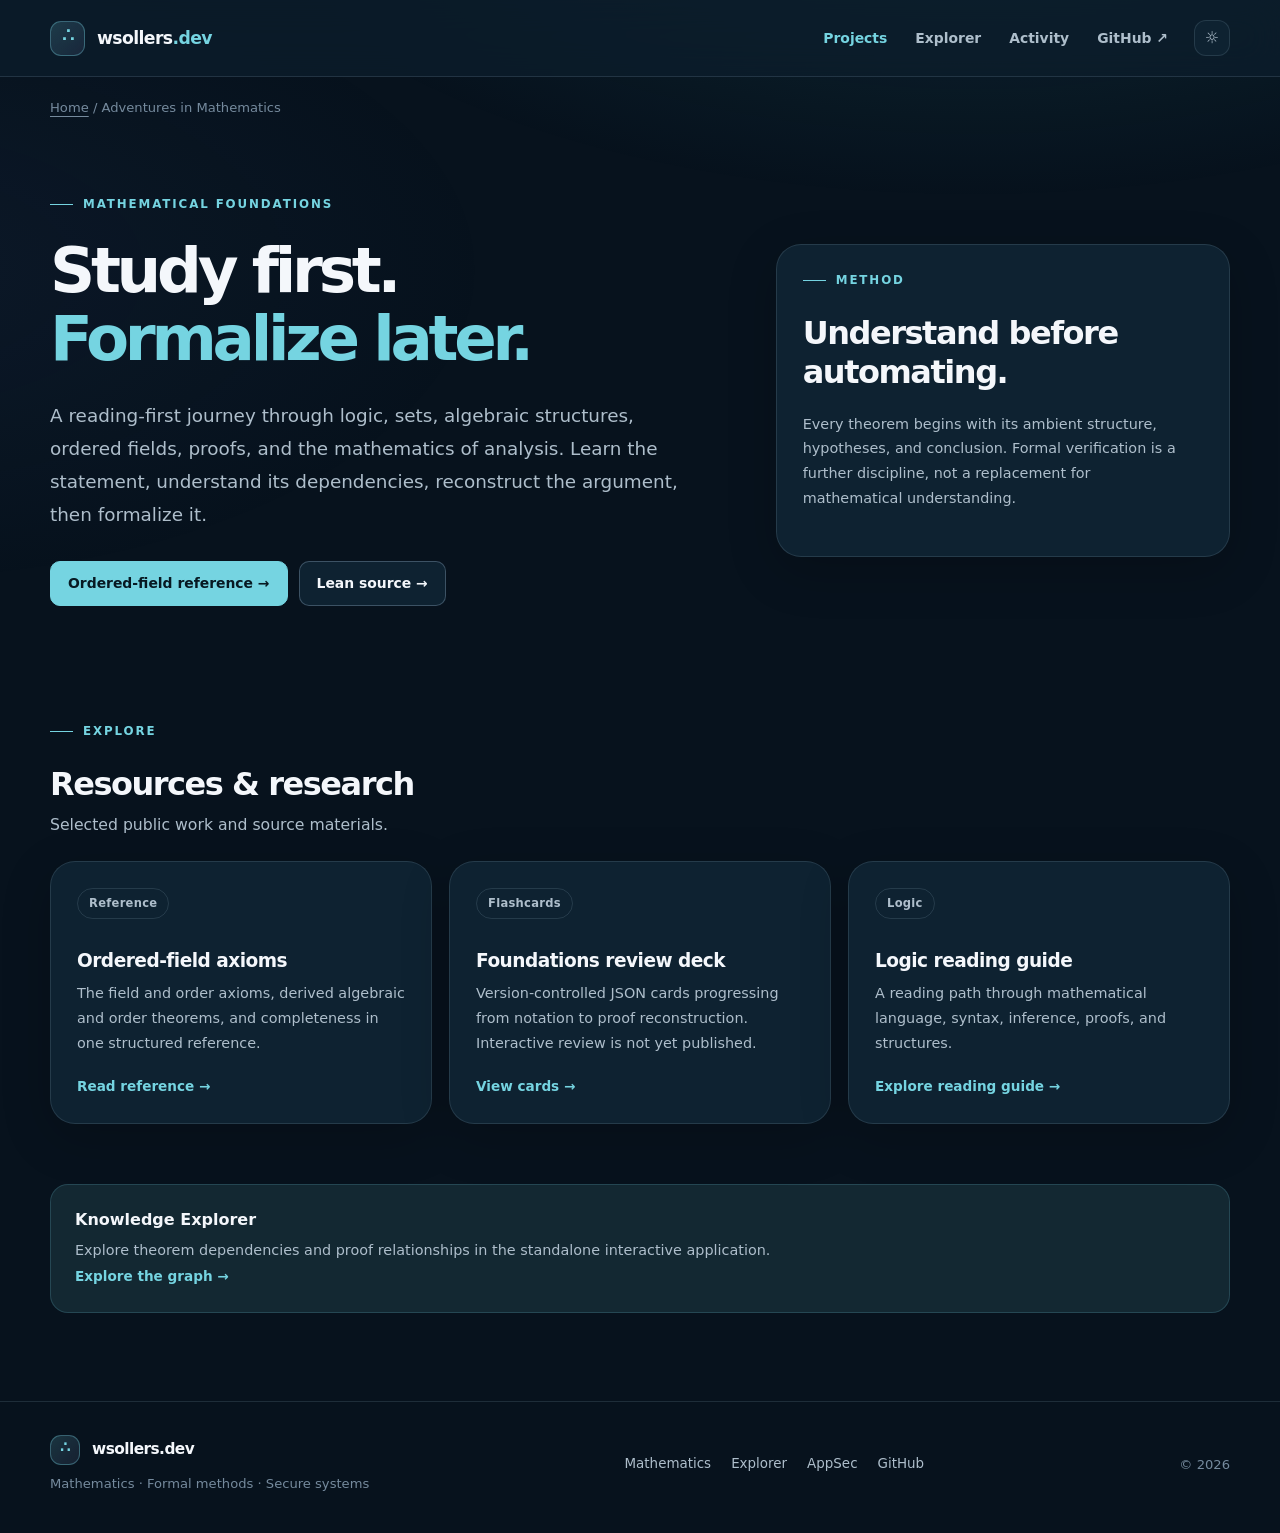
==== AdventuresInMath/index.html @ fd8c9b8b "Publish central portfolio Pages site and shared project design system" ====
<!doctype html>
<html lang="en" data-theme="dark"><head><meta charset="utf-8"><meta name="viewport" content="width=device-width,initial-scale=1"><meta name="description" content="Foundations, theorems, proofs, and Lean 4."><meta name="theme-color" content="#07121d"><title>Adventures in Mathematics · wsollers.dev</title><link rel="canonical" href="https://wsollers.dev/AdventuresInMath/"><link rel="stylesheet" href="/assets/css/site.css"><script defer src="/assets/js/site.js"></script></head><body><a class="skip-link" href="#main">Skip to content</a><header class="site-header"><div class="shell header-inner">
<a class="brand" href="/" aria-label="wsollers.dev home"><span class="brand-mark" aria-hidden="true">∴</span><span>wsollers<span style="color:var(--brand)">.dev</span></span></a>
<div class="header-actions"><nav class="site-nav" aria-label="Primary navigation">
<a href="/#work" aria-current="page">Projects</a><a href="/explorer/">Explorer</a><a class="nav-optional" href="/#activity">Activity</a><a class="nav-optional" href="https://github.com/wsollers" target="_blank" rel="noopener noreferrer">GitHub ↗</a>
</nav><button type="button" class="icon-button" data-theme-toggle aria-label="Switch theme">☼</button></div>
</div></header><main id="main" class="site-main"><div class="shell"><nav class="fine" aria-label="Breadcrumb" style="padding-top:20px"><a href="/">Home</a> / Adventures in Mathematics</nav><section class="hero hero--narrow"><div><div class="eyebrow">Mathematical foundations</div><h1>Study first.<br><span class="accent">Formalize later.</span></h1><p class="lede">A reading-first journey through logic, sets, algebraic structures, ordered fields, proofs, and the mathematics of analysis. Learn the statement, understand its dependencies, reconstruct the argument, then formalize it.</p><div class="button-row"><a class="button button--primary" href="./ordered_field_reference.pdf">Ordered-field reference →</a><a class="button" href="https://github.com/wsollers/AdventuresInMathematics">Lean source →</a></div></div><article class="panel card"><div class="eyebrow">Method</div><h2>Understand before automating.</h2><p style="margin-top:20px">Every theorem begins with its ambient structure, hypotheses, and conclusion. Formal verification is a further discipline, not a replacement for mathematical understanding.</p></article></section><section class="section section--tight"><div class="section-heading"><div><div class="eyebrow">Explore</div><h2>Resources &amp; research</h2><p class="section-intro">Selected public work and source materials.</p></div></div><div class="project-grid"><article class="panel card"><div class="card-top"><span class="tag">Reference</span></div><h3>Ordered-field axioms</h3><p>The field and order axioms, derived algebraic and order theorems, and completeness in one structured reference.</p><a class="text-link" href="./ordered_field_reference.pdf">Read reference →</a></article><article class="panel card"><div class="card-top"><span class="tag">Flashcards</span></div><h3>Foundations review deck</h3><p>Version-controlled JSON cards progressing from notation to proof reconstruction. Interactive review is not yet published.</p><a class="text-link" href="https://github.com/wsollers/AdventuresInMathematics/tree/feat/foundations-ordered-fields-flashcards/flashcards/content/ordered-fields">View cards →</a></article><article class="panel card"><div class="card-top"><span class="tag">Logic</span></div><h3>Logic reading guide</h3><p>A reading path through mathematical language, syntax, inference, proofs, and structures.</p><a class="text-link" href="https://github.com/wsollers/AdventuresInMathematics/blob/main/Aim/Logic/READINGS.MD">Explore reading guide →</a></article></div></section><section class="section section--tight"><article class="note"><strong>Knowledge Explorer</strong><p>Explore theorem dependencies and proof relationships in the standalone interactive application.</p><a class="text-link" href="/explorer/">Explore the graph →</a></article></section></div></main><footer class="site-footer"><div class="shell footer-inner"><div><a class="brand" href="/" style="font-size:.96rem"><span class="brand-mark" style="width:30px;height:30px;font-size:16px" aria-hidden="true">∴</span>wsollers.dev</a><p class="fine margin-none" style="margin-top:8px">Mathematics · Formal methods · Secure systems</p></div><nav class="footer-links" aria-label="Footer navigation"><a href="/AdventuresInMath/">Mathematics</a><a href="/explorer/">Explorer</a><a href="/appsec-review/">AppSec</a><a href="https://github.com/wsollers">GitHub</a></nav><span class="fine">© <span data-year>2026</span></span></div></footer></body></html>
---- assets/css/site.css ----
/* WS Design System · v1.0 · shared by all wsollers.dev project pages. */
@layer reset, tokens, layout, components, utilities;
@layer reset {
  *, *::before, *::after { box-sizing: border-box; }
  html { scroll-behavior: smooth; }
  body { margin: 0; }
  button, input { font: inherit; }
  img, svg { display: block; max-width: 100%; }
  a { color: inherit; }
  [hidden] { display: none !important; }
  @media (prefers-reduced-motion: reduce) { *, *::before, *::after { scroll-behavior: auto !important; animation-duration: .01ms !important; transition-duration: .01ms !important; } }
}
@layer tokens {
  :root {
    color-scheme: dark;
    --bg: #07121d; --bg-raised: #0b1a27;
    --surface: #0e2231; --surface-hover: #142d3d;
    --surface-glass: rgba(12,30,44,.76);
    --text: #f4f7fb; --text-secondary: #aebecb; --text-subtle: #758a9d;
    --border: rgba(157,185,207,.16); --border-emphasis: rgba(157,185,207,.32);
    --brand: #75d4e1; --brand-strong: #abeaf1; --brand-soft: rgba(117,212,225,.11);
    --violet: #abafff; --amber: #e8bd89; --good: #90d5ba;
    --shadow: 0 14px 50px rgba(0,0,0,.19);
    --font-sans: Inter, ui-sans-serif, system-ui, -apple-system, BlinkMacSystemFont, "Segoe UI", sans-serif;
    --font-mono: ui-monospace, "SFMono-Regular", "Cascadia Code", Consolas, monospace;
    --r-sm: 10px; --r-md: 18px; --r-lg: 25px; --content: 1180px;
  }
  html[data-theme="light"] {
    color-scheme: light;
    --bg:#f5f8fa; --bg-raised:#f9fbfc; --surface:#ffffff; --surface-hover:#edf5f8;
    --surface-glass:rgba(255,255,255,.88); --text:#123044; --text-secondary:#496476;
    --text-subtle:#6c8292; --border:rgba(34,73,98,.15); --border-emphasis:rgba(34,73,98,.28);
    --brand:#006d87; --brand-strong:#005a74; --brand-soft:rgba(0,109,135,.08);
    --violet:#5f60b0; --amber:#aa7141; --good:#277b65;
    --shadow:0 18px 50px rgba(12,52,73,.07);
  }
}
@layer layout {
  body { min-height: 100dvh; font: 400 16px/1.65 var(--font-sans); background:var(--bg); color:var(--text); -webkit-font-smoothing:antialiased; }
  body::before { content:""; position:fixed; pointer-events:none; inset:0; z-index:-1;
    background:radial-gradient(ellipse 60% 40% at 76% -18%,rgba(48,141,162,.19),transparent),radial-gradient(ellipse 48% 35% at -10% 30%,rgba(57,85,146,.10),transparent); }
  .shell { width:min(calc(100% - 48px),var(--content)); margin-inline:auto; }
  .site-header { position:sticky; top:0; z-index:30; background:var(--surface-glass); backdrop-filter:blur(17px); -webkit-backdrop-filter:blur(17px); border-bottom:1px solid var(--border); }
  .header-inner { display:flex; align-items:center; justify-content:space-between; gap:24px; min-height:76px; }
  .header-actions, .site-nav { display:flex; align-items:center; gap:26px; }
  .site-nav { gap:28px; }
  .site-main { padding-bottom:88px; }
  .hero { padding:89px 0 59px; display:grid; grid-template-columns:minmax(0,1.08fr) minmax(370px,.92fr); gap:clamp(42px,6vw,95px); align-items:center; }
  .hero--narrow { grid-template-columns:minmax(0,1fr) minmax(290px,.7fr); padding:76px 0 56px; }
  .section { margin-top:88px; scroll-margin-top:105px; }
  .section--tight { margin-top:60px; }
  .section-heading { display:flex; justify-content:space-between; align-items:end; flex-wrap:wrap; gap:16px; margin-bottom:23px; }
  .project-grid { display:grid; grid-template-columns:repeat(3,minmax(0,1fr)); gap:17px; }
  .info-grid { display:grid; grid-template-columns:minmax(0,.94fr) minmax(0,1.06fr); gap:18px; }
  .stack { display:grid; gap:16px; }
  .site-footer { border-top:1px solid var(--border); padding:33px 0 39px; }
  .footer-inner { display:flex; gap:18px; justify-content:space-between; align-items:center; flex-wrap:wrap; }
  @media(max-width:940px) {
    .hero,.hero--narrow { grid-template-columns:1fr; padding-top:67px; }
    .hero-art { max-width:680px; width:100%; }
    .project-grid { grid-template-columns:repeat(2,minmax(0,1fr)); }
    .info-grid { grid-template-columns:1fr; }
  }
  @media(max-width:650px) {
    .shell { width:min(calc(100% - 34px),var(--content)); }
    .header-inner { min-height:68px; gap:10px; }
    .site-nav { gap:12px; }
    .site-nav .nav-optional { display:none; }
    .header-actions { gap:10px; }
    .project-grid { grid-template-columns:1fr; }
    .hero { padding:61px 0 33px; }
    .section { margin-top:65px; }
  }
}
@layer components {
  a { text-decoration-thickness:1px; text-underline-offset:4px; }
  a:hover { color:var(--brand-strong); }
  a:focus-visible,button:focus-visible { outline:3px solid var(--brand); outline-offset:4px; }
  .skip-link { position:absolute; left:15px; top:-100px; background:var(--text); color:var(--bg); padding:10px 17px; z-index:99; border-radius:var(--r-sm); }
  .skip-link:focus { top:12px; }
  .brand { display:inline-flex; align-items:center; gap:12px; text-decoration:none; font-weight:750; letter-spacing:-.036em; font-size:1.08rem; white-space:nowrap; }
  .brand:hover { color:var(--text); }
  .brand-mark { display:grid; place-items:center; width:35px; height:35px; border:1px solid rgba(117,212,225,.34); border-radius:11px; background:linear-gradient(135deg,rgba(117,212,225,.18),rgba(171,175,255,.09)); color:var(--brand); font-size:19px; font-family:var(--font-mono); font-weight:700; }
  .site-nav a { text-decoration:none; font-size:.87rem; color:var(--text-secondary); font-weight:570; transition:color .18s ease; }
  .site-nav a:hover,.site-nav a[aria-current="page"] { color:var(--brand); }
  .icon-button { cursor:pointer; display:grid; place-items:center; flex:0 0 auto; width:36px; height:36px; border:1px solid var(--border); border-radius:12px; background:var(--surface); color:var(--text-secondary); }
  .icon-button:hover { background:var(--surface-hover); color:var(--text); }
  .eyebrow { display:flex; align-items:center; gap:10px; font-size:.74rem; letter-spacing:.16em; font-weight:800; text-transform:uppercase; color:var(--brand); margin-bottom:23px; }
  .eyebrow::before { content:""; width:23px; height:1px; background:currentColor; }
  h1,h2,h3,p { margin-top:0; }
  h1 { font-size:clamp(2.65rem,5.2vw,4.9rem); letter-spacing:-.068em; line-height:1.08; font-weight:760; margin-bottom:26px; }
  .hero--narrow h1 { font-size:clamp(2.7rem,4.9vw,4.4rem); }
  h1 .accent,h2 .accent { color:var(--brand); }
  h2 { font-size:clamp(1.7rem,2.5vw,2.35rem); letter-spacing:-.046em; line-height:1.22; font-weight:740; margin:0; }
  h3 { font-size:1.16rem; letter-spacing:-.028em; line-height:1.28; margin:0 0 9px; }
  p { color:var(--text-secondary); }
  .lede { max-width:630px; font-size:clamp(1.025rem,1.5vw,1.15rem); line-height:1.8; margin-bottom:30px; }
  .muted { color:var(--text-secondary); }
  .fine { font-size:.82rem; color:var(--text-subtle); }
  .section-intro { max-width:640px; margin:8px 0 0; font-size:.98rem; }
  .button-row { display:flex; flex-wrap:wrap; align-items:center; gap:11px; }
  .button { text-decoration:none; display:inline-flex; align-items:center; justify-content:center; gap:9px; min-height:44px; padding:10px 17px; border:1px solid var(--border-emphasis); border-radius:var(--r-sm); font-size:.87rem; font-weight:720; color:var(--text); background:var(--surface); transition:transform .16s ease,background .16s ease,border .16s ease; }
  .button:hover { transform:translateY(-2px); background:var(--surface-hover); color:var(--text); }
  .button--primary { color:#071922; background:var(--brand); border-color:var(--brand); }
  .button--primary:hover { background:var(--brand-strong); color:#071922; }
  .button--quiet { border-color:transparent; background:transparent; }
  .button svg,.text-link svg { width:15px; height:15px; }
  .text-link { display:inline-flex; align-items:center; gap:7px; font-size:.85rem; font-weight:720; color:var(--brand); text-decoration:none; }
  .text-link:hover { color:var(--brand-strong); }
  .panel { background:var(--surface); border:1px solid var(--border); border-radius:var(--r-lg); box-shadow:var(--shadow); }
  .card { position:relative; min-width:0; padding:26px; display:flex; flex-direction:column; min-height:260px; overflow:hidden; transition:border-color .2s ease, transform .2s ease, box-shadow .2s ease; }
  .card:hover { border-color:var(--border-emphasis); transform:translateY(-3px); }
  .card p { max-width:42ch; font-size:.9rem; line-height:1.72; margin:0 0 19px; }
  .card .text-link { margin-top:auto; }
  .card-top { display:flex; justify-content:space-between; align-items:center; gap:10px; margin-bottom:30px; }
  .card-icon { width:45px; height:45px; display:grid; place-items:center; border:1px solid var(--border); border-radius:14px; background:var(--bg-raised); color:var(--brand); }
  .card-icon svg { width:21px; height:21px; }
  .card-icon--violet{color:var(--violet)} .card-icon--amber{color:var(--amber)}
  .tag { display:inline-flex; align-items:center; gap:6px; border:1px solid var(--border); border-radius:999px; color:var(--text-secondary); padding:5px 11px; font-size:.72rem; font-weight:690; letter-spacing:.025em; white-space:nowrap; }
  .tag--active { color:var(--good); background:rgba(88,178,143,.09); border-color:rgba(88,178,143,.22); }
  .tag-dot { display:block; width:6px; height:6px; border-radius:50%; background:currentColor; }
  .diagram { min-height:395px; position:relative; display:flex; flex-direction:column; justify-content:center; padding:29px; overflow:hidden; }
  .diagram::before { content:""; position:absolute; inset:0; opacity:.38; background-image:linear-gradient(var(--border) 1px,transparent 1px),linear-gradient(90deg,var(--border) 1px,transparent 1px); background-size:34px 34px; mask-image:radial-gradient(ellipse at center,#000 20%,transparent 77%); }
  .diagram > * { position:relative; z-index:1; }
  .diagram-head { display:flex; align-items:center; justify-content:space-between; color:var(--text-subtle); font:.7rem var(--font-mono); letter-spacing:.09em; text-transform:uppercase; margin-bottom:25px; }
  .diagram-flow { display:grid; gap:13px; }
  .diagram-node { display:flex; align-items:center; gap:12px; padding:13px 15px; border:1px solid var(--border); border-radius:13px; background:var(--bg-raised); }
  .diagram-node strong { font-size:.85rem; font-weight:690; }
  .diagram-node small { display:block; font-size:.72rem; color:var(--text-subtle); }
  .diagram-index { display:grid; place-items:center; flex:0 0 33px; width:33px; height:33px; border:1px solid var(--border); border-radius:10px; font:.72rem var(--font-mono); color:var(--brand); }
  .diagram-connector { border-left:1px dashed var(--border-emphasis); height:16px; margin:-12px 0 -12px 31px; }
  .diagram-caption { margin:24px 0 0; color:var(--text-subtle); font:.74rem var(--font-mono); }
  .profile { padding:25px; }
  .profile-top { display:flex; align-items:center; gap:14px; margin-bottom:19px; }
  .avatar { width:52px; height:52px; border:1px solid var(--border); border-radius:16px; object-fit:cover; background:var(--bg-raised); }
  .profile-name { margin:0; font-size:1.01rem; letter-spacing:-.025em; font-weight:730; }
  .profile-handle { display:block; font:.82rem var(--font-mono); color:var(--text-subtle); margin-top:2px; }
  .activity { list-style:none; padding:0; margin:6px 0 15px; }
  .activity li { display:flex; align-items:baseline; gap:13px; padding:13px 0; border-bottom:1px solid var(--border); color:var(--text-secondary); font-size:.83rem; line-height:1.5; }
  .activity li:last-child { border-bottom:0; }
  .activity-dot { flex:0 0 7px; width:7px; height:7px; background:var(--brand); border-radius:50%; }
  .activity li time { display:block; color:var(--text-subtle); font-size:.72rem; margin-top:4px; }
  .activity li a { font-weight:670; text-decoration:none; color:var(--text); }
  .activity li a:hover { color:var(--brand); }
  .note { padding:22px 24px; background:var(--brand-soft); border:1px solid rgba(117,212,225,.18); border-radius:var(--r-md); }
  .note p { margin:6px 0 0; font-size:.9rem; }
  .meta-list { margin:0; padding:0; list-style:none; }
  .meta-list li { display:flex; justify-content:space-between; gap:16px; padding:12px 0; border-bottom:1px solid var(--border); font-size:.87rem; }
  .meta-list li:last-child { border:0; }
  .meta-list strong { font-weight:650; }
  .meta-list span { color:var(--text-secondary); text-align:right; }
  .crumbs { display:flex; gap:8px; align-items:center; color:var(--text-subtle); font-size:.8rem; margin:25px 0 0; }
  .crumbs a { color:var(--text-secondary); text-decoration:none; }
  .callout-list { display:grid; gap:12px; padding:0; margin:0; list-style:none; }
  .callout-list li { display:flex; gap:12px; align-items:flex-start; color:var(--text-secondary); font-size:.93rem; }
  .callout-list li::before { content:"→"; color:var(--brand); font-weight:800; }
  .footer-links { display:flex; flex-wrap:wrap; gap:20px; }
  .footer-links a { color:var(--text-secondary); text-decoration:none; font-size:.84rem; }
  .footer-links a:hover { color:var(--brand); }
}
@layer utilities {
  .visually-hidden { position:absolute!important;width:1px;height:1px;padding:0;margin:-1px;overflow:hidden;clip:rect(0,0,0,0);white-space:nowrap;border:0; }
  .mono { font-family:var(--font-mono); }
  .full { width:100%; }
  .space-top { margin-top:22px; }
  .margin-none { margin:0; }
}
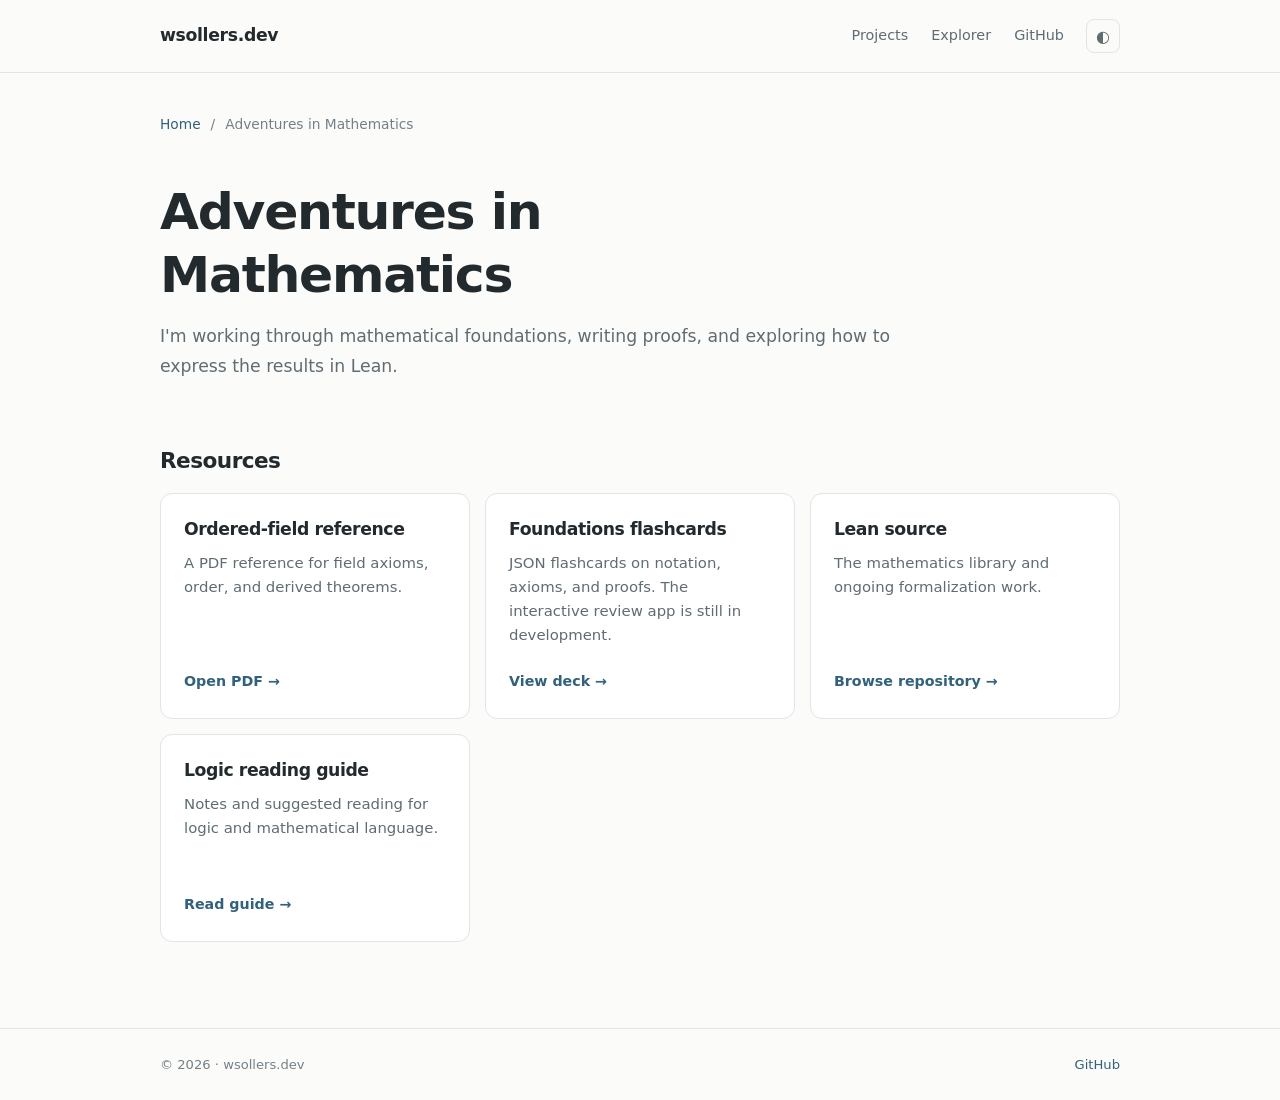
==== commit e7ee3f03: "Simplify portfolio copy and replace ornamental design with clean site layout" ====
--- a/AdventuresInMath/index.html
+++ b/AdventuresInMath/index.html
@@ -1,7 +1,68 @@
 <!doctype html>
-<html lang="en" data-theme="dark"><head><meta charset="utf-8"><meta name="viewport" content="width=device-width,initial-scale=1"><meta name="description" content="Foundations, theorems, proofs, and Lean 4."><meta name="theme-color" content="#07121d"><title>Adventures in Mathematics · wsollers.dev</title><link rel="canonical" href="https://wsollers.dev/AdventuresInMath/"><link rel="stylesheet" href="/assets/css/site.css"><script defer src="/assets/js/site.js"></script></head><body><a class="skip-link" href="#main">Skip to content</a><header class="site-header"><div class="shell header-inner">
-<a class="brand" href="/" aria-label="wsollers.dev home"><span class="brand-mark" aria-hidden="true">∴</span><span>wsollers<span style="color:var(--brand)">.dev</span></span></a>
-<div class="header-actions"><nav class="site-nav" aria-label="Primary navigation">
-<a href="/#work" aria-current="page">Projects</a><a href="/explorer/">Explorer</a><a class="nav-optional" href="/#activity">Activity</a><a class="nav-optional" href="https://github.com/wsollers" target="_blank" rel="noopener noreferrer">GitHub ↗</a>
-</nav><button type="button" class="icon-button" data-theme-toggle aria-label="Switch theme">☼</button></div>
-</div></header><main id="main" class="site-main"><div class="shell"><nav class="fine" aria-label="Breadcrumb" style="padding-top:20px"><a href="/">Home</a> / Adventures in Mathematics</nav><section class="hero hero--narrow"><div><div class="eyebrow">Mathematical foundations</div><h1>Study first.<br><span class="accent">Formalize later.</span></h1><p class="lede">A reading-first journey through logic, sets, algebraic structures, ordered fields, proofs, and the mathematics of analysis. Learn the statement, understand its dependencies, reconstruct the argument, then formalize it.</p><div class="button-row"><a class="button button--primary" href="./ordered_field_reference.pdf">Ordered-field reference →</a><a class="button" href="https://github.com/wsollers/AdventuresInMathematics">Lean source →</a></div></div><article class="panel card"><div class="eyebrow">Method</div><h2>Understand before automating.</h2><p style="margin-top:20px">Every theorem begins with its ambient structure, hypotheses, and conclusion. Formal verification is a further discipline, not a replacement for mathematical understanding.</p></article></section><section class="section section--tight"><div class="section-heading"><div><div class="eyebrow">Explore</div><h2>Resources &amp; research</h2><p class="section-intro">Selected public work and source materials.</p></div></div><div class="project-grid"><article class="panel card"><div class="card-top"><span class="tag">Reference</span></div><h3>Ordered-field axioms</h3><p>The field and order axioms, derived algebraic and order theorems, and completeness in one structured reference.</p><a class="text-link" href="./ordered_field_reference.pdf">Read reference →</a></article><article class="panel card"><div class="card-top"><span class="tag">Flashcards</span></div><h3>Foundations review deck</h3><p>Version-controlled JSON cards progressing from notation to proof reconstruction. Interactive review is not yet published.</p><a class="text-link" href="https://github.com/wsollers/AdventuresInMathematics/tree/feat/foundations-ordered-fields-flashcards/flashcards/content/ordered-fields">View cards →</a></article><article class="panel card"><div class="card-top"><span class="tag">Logic</span></div><h3>Logic reading guide</h3><p>A reading path through mathematical language, syntax, inference, proofs, and structures.</p><a class="text-link" href="https://github.com/wsollers/AdventuresInMathematics/blob/main/Aim/Logic/READINGS.MD">Explore reading guide →</a></article></div></section><section class="section section--tight"><article class="note"><strong>Knowledge Explorer</strong><p>Explore theorem dependencies and proof relationships in the standalone interactive application.</p><a class="text-link" href="/explorer/">Explore the graph →</a></article></section></div></main><footer class="site-footer"><div class="shell footer-inner"><div><a class="brand" href="/" style="font-size:.96rem"><span class="brand-mark" style="width:30px;height:30px;font-size:16px" aria-hidden="true">∴</span>wsollers.dev</a><p class="fine margin-none" style="margin-top:8px">Mathematics · Formal methods · Secure systems</p></div><nav class="footer-links" aria-label="Footer navigation"><a href="/AdventuresInMath/">Mathematics</a><a href="/explorer/">Explorer</a><a href="/appsec-review/">AppSec</a><a href="https://github.com/wsollers">GitHub</a></nav><span class="fine">© <span data-year>2026</span></span></div></footer></body></html>
+<html lang="en" data-theme="light">
+<head>
+<meta charset="utf-8">
+<meta name="viewport" content="width=device-width, initial-scale=1">
+<meta name="theme-color" content="#fbfbfa">
+<meta name="description" content="Notes, ordered-field reference, and Lean 4 mathematics.">
+<link rel="canonical" href="https://wsollers.dev/AdventuresInMath/">
+<link rel="stylesheet" href="/assets/css/site.css">
+<script defer src="/assets/js/site.js"></script>
+<title>Adventures in Mathematics · wsollers.dev</title>
+
+</head>
+<body>
+<a class="skip-link" href="#main">Skip to content</a>
+
+<header class="site-header">
+  <div class="container header-inner">
+    <a class="site-name" href="/">wsollers.dev</a>
+    <div class="header-right">
+      <nav aria-label="Main navigation" class="nav">
+        <a href="/#projects">Projects</a>
+        <a href="/explorer/">Explorer</a>
+        <a href="https://github.com/wsollers" target="_blank" rel="noopener noreferrer">GitHub</a>
+      </nav>
+      <button class="theme-toggle" type="button" data-theme-toggle aria-label="Switch to dark mode">◐</button>
+    </div>
+  </div>
+</header>
+<main id="main" class="container main-content">
+<div class="breadcrumb"><a href="/">Home</a><span aria-hidden="true">/</span><span>Adventures in Mathematics</span></div>
+<section class="page-intro">
+  <h1>Adventures in Mathematics</h1>
+  <p>I'm working through mathematical foundations, writing proofs, and exploring how to express the results in Lean.</p>
+</section>
+<section class="content-section" aria-label="Adventures in Mathematics resources">
+  <h2>Resources</h2>
+  <div class="project-grid"><article class="project-card">
+  <h3>Ordered-field reference</h3>
+  <p>A PDF reference for field axioms, order, and derived theorems.</p>
+  <a href="./ordered_field_reference.pdf">Open PDF <span aria-hidden="true">→</span></a>
+</article>
+<article class="project-card">
+  <h3>Foundations flashcards</h3>
+  <p>JSON flashcards on notation, axioms, and proofs. The interactive review app is still in development.</p>
+  <a href="https://github.com/wsollers/AdventuresInMathematics/tree/feat/foundations-ordered-fields-flashcards/flashcards/content/ordered-fields">View deck <span aria-hidden="true">→</span></a>
+</article>
+<article class="project-card">
+  <h3>Lean source</h3>
+  <p>The mathematics library and ongoing formalization work.</p>
+  <a href="https://github.com/wsollers/AdventuresInMathematics">Browse repository <span aria-hidden="true">→</span></a>
+</article>
+<article class="project-card">
+  <h3>Logic reading guide</h3>
+  <p>Notes and suggested reading for logic and mathematical language.</p>
+  <a href="https://github.com/wsollers/AdventuresInMathematics/blob/main/Aim/Logic/READINGS.MD">Read guide <span aria-hidden="true">→</span></a>
+</article></div>
+</section>
+</main>
+
+<footer class="site-footer">
+  <div class="container footer-inner">
+    <span>© <span data-year>2026</span> · wsollers.dev</span>
+    <a href="https://github.com/wsollers" target="_blank" rel="noopener noreferrer">GitHub</a>
+  </div>
+</footer>
+</body>
+</html>
--- a/assets/css/site.css
+++ b/assets/css/site.css
@@ -1,167 +1,108 @@
-/* WS Design System · v1.0 · shared by all wsollers.dev project pages. */
-@layer reset, tokens, layout, components, utilities;
-@layer reset {
-  *, *::before, *::after { box-sizing: border-box; }
-  html { scroll-behavior: smooth; }
-  body { margin: 0; }
-  button, input { font: inherit; }
-  img, svg { display: block; max-width: 100%; }
-  a { color: inherit; }
-  [hidden] { display: none !important; }
-  @media (prefers-reduced-motion: reduce) { *, *::before, *::after { scroll-behavior: auto !important; animation-duration: .01ms !important; transition-duration: .01ms !important; } }
+/* wsollers.dev shared styles — simple, readable, and reusable. */
+:root {
+  color-scheme: light;
+  --bg: #fbfbfa;
+  --surface: #ffffff;
+  --text: #222a2e;
+  --muted: #5f6c72;
+  --subtle: #748087;
+  --line: #e0e5e5;
+  --accent: #32617b;
+  --accent-hover: #20495f;
+  --focus: #397eaa;
+  --radius: 12px;
+  --content-width: 960px;
+  --sans: system-ui, -apple-system, BlinkMacSystemFont, "Segoe UI", sans-serif;
 }
-@layer tokens {
-  :root {
-    color-scheme: dark;
-    --bg: #07121d; --bg-raised: #0b1a27;
-    --surface: #0e2231; --surface-hover: #142d3d;
-    --surface-glass: rgba(12,30,44,.76);
-    --text: #f4f7fb; --text-secondary: #aebecb; --text-subtle: #758a9d;
-    --border: rgba(157,185,207,.16); --border-emphasis: rgba(157,185,207,.32);
-    --brand: #75d4e1; --brand-strong: #abeaf1; --brand-soft: rgba(117,212,225,.11);
-    --violet: #abafff; --amber: #e8bd89; --good: #90d5ba;
-    --shadow: 0 14px 50px rgba(0,0,0,.19);
-    --font-sans: Inter, ui-sans-serif, system-ui, -apple-system, BlinkMacSystemFont, "Segoe UI", sans-serif;
-    --font-mono: ui-monospace, "SFMono-Regular", "Cascadia Code", Consolas, monospace;
-    --r-sm: 10px; --r-md: 18px; --r-lg: 25px; --content: 1180px;
-  }
-  html[data-theme="light"] {
-    color-scheme: light;
-    --bg:#f5f8fa; --bg-raised:#f9fbfc; --surface:#ffffff; --surface-hover:#edf5f8;
-    --surface-glass:rgba(255,255,255,.88); --text:#123044; --text-secondary:#496476;
-    --text-subtle:#6c8292; --border:rgba(34,73,98,.15); --border-emphasis:rgba(34,73,98,.28);
-    --brand:#006d87; --brand-strong:#005a74; --brand-soft:rgba(0,109,135,.08);
-    --violet:#5f60b0; --amber:#aa7141; --good:#277b65;
-    --shadow:0 18px 50px rgba(12,52,73,.07);
-  }
+html[data-theme="dark"] {
+  color-scheme: dark;
+  --bg: #171c20;
+  --surface: #20272b;
+  --text: #edf1f2;
+  --muted: #b6c1c6;
+  --subtle: #99aab0;
+  --line: #394349;
+  --accent: #96c6dd;
+  --accent-hover: #c7e6f2;
+  --focus: #9cd4f4;
 }
-@layer layout {
-  body { min-height: 100dvh; font: 400 16px/1.65 var(--font-sans); background:var(--bg); color:var(--text); -webkit-font-smoothing:antialiased; }
-  body::before { content:""; position:fixed; pointer-events:none; inset:0; z-index:-1;
-    background:radial-gradient(ellipse 60% 40% at 76% -18%,rgba(48,141,162,.19),transparent),radial-gradient(ellipse 48% 35% at -10% 30%,rgba(57,85,146,.10),transparent); }
-  .shell { width:min(calc(100% - 48px),var(--content)); margin-inline:auto; }
-  .site-header { position:sticky; top:0; z-index:30; background:var(--surface-glass); backdrop-filter:blur(17px); -webkit-backdrop-filter:blur(17px); border-bottom:1px solid var(--border); }
-  .header-inner { display:flex; align-items:center; justify-content:space-between; gap:24px; min-height:76px; }
-  .header-actions, .site-nav { display:flex; align-items:center; gap:26px; }
-  .site-nav { gap:28px; }
-  .site-main { padding-bottom:88px; }
-  .hero { padding:89px 0 59px; display:grid; grid-template-columns:minmax(0,1.08fr) minmax(370px,.92fr); gap:clamp(42px,6vw,95px); align-items:center; }
-  .hero--narrow { grid-template-columns:minmax(0,1fr) minmax(290px,.7fr); padding:76px 0 56px; }
-  .section { margin-top:88px; scroll-margin-top:105px; }
-  .section--tight { margin-top:60px; }
-  .section-heading { display:flex; justify-content:space-between; align-items:end; flex-wrap:wrap; gap:16px; margin-bottom:23px; }
-  .project-grid { display:grid; grid-template-columns:repeat(3,minmax(0,1fr)); gap:17px; }
-  .info-grid { display:grid; grid-template-columns:minmax(0,.94fr) minmax(0,1.06fr); gap:18px; }
-  .stack { display:grid; gap:16px; }
-  .site-footer { border-top:1px solid var(--border); padding:33px 0 39px; }
-  .footer-inner { display:flex; gap:18px; justify-content:space-between; align-items:center; flex-wrap:wrap; }
-  @media(max-width:940px) {
-    .hero,.hero--narrow { grid-template-columns:1fr; padding-top:67px; }
-    .hero-art { max-width:680px; width:100%; }
-    .project-grid { grid-template-columns:repeat(2,minmax(0,1fr)); }
-    .info-grid { grid-template-columns:1fr; }
-  }
-  @media(max-width:650px) {
-    .shell { width:min(calc(100% - 34px),var(--content)); }
-    .header-inner { min-height:68px; gap:10px; }
-    .site-nav { gap:12px; }
-    .site-nav .nav-optional { display:none; }
-    .header-actions { gap:10px; }
-    .project-grid { grid-template-columns:1fr; }
-    .hero { padding:61px 0 33px; }
-    .section { margin-top:65px; }
-  }
+*,*::before,*::after { box-sizing: border-box; }
+html { scroll-behavior: smooth; }
+body { margin: 0; min-height: 100vh; background: var(--bg); color: var(--text); font: 16px/1.6 var(--sans); }
+a { color: var(--accent); text-underline-offset: 3px; }
+a:hover { color: var(--accent-hover); }
+a:focus-visible,button:focus-visible { outline: 3px solid var(--focus); outline-offset: 3px; border-radius: 3px; }
+h1,h2,h3,p { margin-top: 0; }
+h1,h2,h3 { line-height: 1.25; letter-spacing: -.025em; }
+h1 { font-size: clamp(2.15rem, 4vw, 3.15rem); font-weight: 660; }
+h2 { font-size: 1.35rem; font-weight: 650; }
+h3 { font-size: 1.08rem; font-weight: 630; }
+p { color: var(--muted); }
+.container { width: min(calc(100% - 40px), var(--content-width)); margin-inline: auto; }
+.skip-link { position: absolute; top: -80px; left: 12px; z-index: 99; padding: 8px 14px; background: var(--surface); border: 1px solid var(--line); }
+.skip-link:focus { top: 8px; }
+.site-header { border-bottom: 1px solid var(--line); background: var(--bg); }
+.header-inner { min-height: 72px; display: flex; align-items: center; justify-content: space-between; gap: 16px; }
+.site-name { text-decoration: none; color: var(--text); font-size: 1.08rem; font-weight: 700; letter-spacing: -.02em; white-space: nowrap; }
+.site-name:hover { color: var(--text); }
+.header-right { display: flex; align-items: center; gap: 22px; }
+.nav { display: flex; gap: 23px; align-items: center; }
+.nav a { text-decoration: none; color: var(--muted); font-size: .9rem; }
+.nav a:hover,.nav a[aria-current="page"] { color: var(--text); }
+.theme-toggle { width: 34px; height: 34px; display: grid; place-items: center; border-radius: 8px; background: transparent; color: var(--muted); border: 1px solid var(--line); cursor: pointer; font-size: 1rem; }
+.theme-toggle:hover { color: var(--text); background: var(--surface); }
+.main-content { padding-bottom: 86px; }
+.intro { max-width: 670px; padding: 86px 0 24px; }
+.intro h1 { margin-bottom: 18px; }
+.intro p { font-size: 1.14rem; line-height: 1.7; }
+.content-section { padding-top: 49px; margin-top: 18px; scroll-margin-top: 32px; }
+.section-heading { display: flex; justify-content: space-between; align-items: baseline; gap: 18px; flex-wrap: wrap; margin-bottom: 20px; }
+.section-heading h2 { margin: 0; }
+.quiet-link { font-size: .88rem; text-decoration: none; }
+.project-grid { display: grid; grid-template-columns: repeat(3,minmax(0,1fr)); gap: 15px; }
+.project-card { background: var(--surface); border: 1px solid var(--line); border-radius: var(--radius); padding: 25px 23px; display: flex; flex-direction: column; min-height: 208px; }
+.project-card h3 { margin-bottom: 10px; }
+.project-card p { margin-bottom: 23px; font-size: .93rem; line-height: 1.62; }
+.project-card a { text-decoration: none; margin-top: auto; font-size: .89rem; font-weight: 590; }
+.project-card a:hover { text-decoration: underline; }
+.activity-panel { background: var(--surface); border: 1px solid var(--line); border-radius: var(--radius); padding: 22px 25px 15px; max-width: 680px; }
+.profile-row { display: flex; align-items: center; gap: 13px; margin-bottom: 13px; }
+.profile-row strong { display: block; font-size: .95rem; font-weight: 640; }
+.profile-row a { display: block; font-size: .83rem; text-decoration: none; }
+.avatar { width: 42px; height: 42px; border: 1px solid var(--line); border-radius: 50%; object-fit: cover; }
+.activity { padding: 0; margin: 0 0 12px; list-style: none; }
+.activity li { display: flex; gap: 12px; align-items: baseline; border-top: 1px solid var(--line); padding: 12px 0; color: var(--muted); font-size: .86rem; }
+.activity li a { text-decoration: none; color: var(--text); font-weight: 600; }
+.activity li a:hover { text-decoration: underline; }
+.activity li time { display: block; margin-top: 2px; font-size: .78rem; color: var(--subtle); }
+.activity-dot { display: block; flex: 0 0 6px; width: 6px; height: 6px; border-radius: 50%; background: var(--subtle); }
+.fine { color: var(--subtle); font-size: .8rem; }
+.breadcrumb { display: flex; align-items: center; gap: 10px; font-size: .86rem; margin-top: 40px; color: var(--subtle); }
+.breadcrumb a { text-decoration: none; }
+.page-intro { max-width: 730px; padding-top: 45px; }
+.page-intro h1 { margin-bottom: 15px; }
+.page-intro p { font-size: 1.08rem; line-height: 1.75; }
+.inline-link { text-decoration: none; }
+.site-footer { border-top: 1px solid var(--line); padding: 25px 0; }
+.footer-inner { display: flex; justify-content: space-between; gap: 20px; align-items: center; font-size: .82rem; color: var(--subtle); }
+.footer-inner a { text-decoration: none; }
+@media (max-width: 740px) {
+  .project-grid { grid-template-columns: repeat(2,minmax(0,1fr)); }
+  .intro { padding-top: 66px; }
 }
-@layer components {
-  a { text-decoration-thickness:1px; text-underline-offset:4px; }
-  a:hover { color:var(--brand-strong); }
-  a:focus-visible,button:focus-visible { outline:3px solid var(--brand); outline-offset:4px; }
-  .skip-link { position:absolute; left:15px; top:-100px; background:var(--text); color:var(--bg); padding:10px 17px; z-index:99; border-radius:var(--r-sm); }
-  .skip-link:focus { top:12px; }
-  .brand { display:inline-flex; align-items:center; gap:12px; text-decoration:none; font-weight:750; letter-spacing:-.036em; font-size:1.08rem; white-space:nowrap; }
-  .brand:hover { color:var(--text); }
-  .brand-mark { display:grid; place-items:center; width:35px; height:35px; border:1px solid rgba(117,212,225,.34); border-radius:11px; background:linear-gradient(135deg,rgba(117,212,225,.18),rgba(171,175,255,.09)); color:var(--brand); font-size:19px; font-family:var(--font-mono); font-weight:700; }
-  .site-nav a { text-decoration:none; font-size:.87rem; color:var(--text-secondary); font-weight:570; transition:color .18s ease; }
-  .site-nav a:hover,.site-nav a[aria-current="page"] { color:var(--brand); }
-  .icon-button { cursor:pointer; display:grid; place-items:center; flex:0 0 auto; width:36px; height:36px; border:1px solid var(--border); border-radius:12px; background:var(--surface); color:var(--text-secondary); }
-  .icon-button:hover { background:var(--surface-hover); color:var(--text); }
-  .eyebrow { display:flex; align-items:center; gap:10px; font-size:.74rem; letter-spacing:.16em; font-weight:800; text-transform:uppercase; color:var(--brand); margin-bottom:23px; }
-  .eyebrow::before { content:""; width:23px; height:1px; background:currentColor; }
-  h1,h2,h3,p { margin-top:0; }
-  h1 { font-size:clamp(2.65rem,5.2vw,4.9rem); letter-spacing:-.068em; line-height:1.08; font-weight:760; margin-bottom:26px; }
-  .hero--narrow h1 { font-size:clamp(2.7rem,4.9vw,4.4rem); }
-  h1 .accent,h2 .accent { color:var(--brand); }
-  h2 { font-size:clamp(1.7rem,2.5vw,2.35rem); letter-spacing:-.046em; line-height:1.22; font-weight:740; margin:0; }
-  h3 { font-size:1.16rem; letter-spacing:-.028em; line-height:1.28; margin:0 0 9px; }
-  p { color:var(--text-secondary); }
-  .lede { max-width:630px; font-size:clamp(1.025rem,1.5vw,1.15rem); line-height:1.8; margin-bottom:30px; }
-  .muted { color:var(--text-secondary); }
-  .fine { font-size:.82rem; color:var(--text-subtle); }
-  .section-intro { max-width:640px; margin:8px 0 0; font-size:.98rem; }
-  .button-row { display:flex; flex-wrap:wrap; align-items:center; gap:11px; }
-  .button { text-decoration:none; display:inline-flex; align-items:center; justify-content:center; gap:9px; min-height:44px; padding:10px 17px; border:1px solid var(--border-emphasis); border-radius:var(--r-sm); font-size:.87rem; font-weight:720; color:var(--text); background:var(--surface); transition:transform .16s ease,background .16s ease,border .16s ease; }
-  .button:hover { transform:translateY(-2px); background:var(--surface-hover); color:var(--text); }
-  .button--primary { color:#071922; background:var(--brand); border-color:var(--brand); }
-  .button--primary:hover { background:var(--brand-strong); color:#071922; }
-  .button--quiet { border-color:transparent; background:transparent; }
-  .button svg,.text-link svg { width:15px; height:15px; }
-  .text-link { display:inline-flex; align-items:center; gap:7px; font-size:.85rem; font-weight:720; color:var(--brand); text-decoration:none; }
-  .text-link:hover { color:var(--brand-strong); }
-  .panel { background:var(--surface); border:1px solid var(--border); border-radius:var(--r-lg); box-shadow:var(--shadow); }
-  .card { position:relative; min-width:0; padding:26px; display:flex; flex-direction:column; min-height:260px; overflow:hidden; transition:border-color .2s ease, transform .2s ease, box-shadow .2s ease; }
-  .card:hover { border-color:var(--border-emphasis); transform:translateY(-3px); }
-  .card p { max-width:42ch; font-size:.9rem; line-height:1.72; margin:0 0 19px; }
-  .card .text-link { margin-top:auto; }
-  .card-top { display:flex; justify-content:space-between; align-items:center; gap:10px; margin-bottom:30px; }
-  .card-icon { width:45px; height:45px; display:grid; place-items:center; border:1px solid var(--border); border-radius:14px; background:var(--bg-raised); color:var(--brand); }
-  .card-icon svg { width:21px; height:21px; }
-  .card-icon--violet{color:var(--violet)} .card-icon--amber{color:var(--amber)}
-  .tag { display:inline-flex; align-items:center; gap:6px; border:1px solid var(--border); border-radius:999px; color:var(--text-secondary); padding:5px 11px; font-size:.72rem; font-weight:690; letter-spacing:.025em; white-space:nowrap; }
-  .tag--active { color:var(--good); background:rgba(88,178,143,.09); border-color:rgba(88,178,143,.22); }
-  .tag-dot { display:block; width:6px; height:6px; border-radius:50%; background:currentColor; }
-  .diagram { min-height:395px; position:relative; display:flex; flex-direction:column; justify-content:center; padding:29px; overflow:hidden; }
-  .diagram::before { content:""; position:absolute; inset:0; opacity:.38; background-image:linear-gradient(var(--border) 1px,transparent 1px),linear-gradient(90deg,var(--border) 1px,transparent 1px); background-size:34px 34px; mask-image:radial-gradient(ellipse at center,#000 20%,transparent 77%); }
-  .diagram > * { position:relative; z-index:1; }
-  .diagram-head { display:flex; align-items:center; justify-content:space-between; color:var(--text-subtle); font:.7rem var(--font-mono); letter-spacing:.09em; text-transform:uppercase; margin-bottom:25px; }
-  .diagram-flow { display:grid; gap:13px; }
-  .diagram-node { display:flex; align-items:center; gap:12px; padding:13px 15px; border:1px solid var(--border); border-radius:13px; background:var(--bg-raised); }
-  .diagram-node strong { font-size:.85rem; font-weight:690; }
-  .diagram-node small { display:block; font-size:.72rem; color:var(--text-subtle); }
-  .diagram-index { display:grid; place-items:center; flex:0 0 33px; width:33px; height:33px; border:1px solid var(--border); border-radius:10px; font:.72rem var(--font-mono); color:var(--brand); }
-  .diagram-connector { border-left:1px dashed var(--border-emphasis); height:16px; margin:-12px 0 -12px 31px; }
-  .diagram-caption { margin:24px 0 0; color:var(--text-subtle); font:.74rem var(--font-mono); }
-  .profile { padding:25px; }
-  .profile-top { display:flex; align-items:center; gap:14px; margin-bottom:19px; }
-  .avatar { width:52px; height:52px; border:1px solid var(--border); border-radius:16px; object-fit:cover; background:var(--bg-raised); }
-  .profile-name { margin:0; font-size:1.01rem; letter-spacing:-.025em; font-weight:730; }
-  .profile-handle { display:block; font:.82rem var(--font-mono); color:var(--text-subtle); margin-top:2px; }
-  .activity { list-style:none; padding:0; margin:6px 0 15px; }
-  .activity li { display:flex; align-items:baseline; gap:13px; padding:13px 0; border-bottom:1px solid var(--border); color:var(--text-secondary); font-size:.83rem; line-height:1.5; }
-  .activity li:last-child { border-bottom:0; }
-  .activity-dot { flex:0 0 7px; width:7px; height:7px; background:var(--brand); border-radius:50%; }
-  .activity li time { display:block; color:var(--text-subtle); font-size:.72rem; margin-top:4px; }
-  .activity li a { font-weight:670; text-decoration:none; color:var(--text); }
-  .activity li a:hover { color:var(--brand); }
-  .note { padding:22px 24px; background:var(--brand-soft); border:1px solid rgba(117,212,225,.18); border-radius:var(--r-md); }
-  .note p { margin:6px 0 0; font-size:.9rem; }
-  .meta-list { margin:0; padding:0; list-style:none; }
-  .meta-list li { display:flex; justify-content:space-between; gap:16px; padding:12px 0; border-bottom:1px solid var(--border); font-size:.87rem; }
-  .meta-list li:last-child { border:0; }
-  .meta-list strong { font-weight:650; }
-  .meta-list span { color:var(--text-secondary); text-align:right; }
-  .crumbs { display:flex; gap:8px; align-items:center; color:var(--text-subtle); font-size:.8rem; margin:25px 0 0; }
-  .crumbs a { color:var(--text-secondary); text-decoration:none; }
-  .callout-list { display:grid; gap:12px; padding:0; margin:0; list-style:none; }
-  .callout-list li { display:flex; gap:12px; align-items:flex-start; color:var(--text-secondary); font-size:.93rem; }
-  .callout-list li::before { content:"→"; color:var(--brand); font-weight:800; }
-  .footer-links { display:flex; flex-wrap:wrap; gap:20px; }
-  .footer-links a { color:var(--text-secondary); text-decoration:none; font-size:.84rem; }
-  .footer-links a:hover { color:var(--brand); }
+@media (max-width: 540px) {
+  .container { width: min(calc(100% - 32px), var(--content-width)); }
+  .header-inner { min-height: 65px; }
+  .header-right { gap: 12px; }
+  .nav { gap: 13px; }
+  .nav a { font-size: .83rem; }
+  .nav a:last-child { display: none; }
+  .project-grid { grid-template-columns: 1fr; }
+  .project-card { min-height: 0; padding: 22px; }
+  .intro { padding-top: 52px; }
+  .content-section { padding-top: 28px; }
+  .activity-panel { padding: 19px; }
 }
-@layer utilities {
-  .visually-hidden { position:absolute!important;width:1px;height:1px;padding:0;margin:-1px;overflow:hidden;clip:rect(0,0,0,0);white-space:nowrap;border:0; }
-  .mono { font-family:var(--font-mono); }
-  .full { width:100%; }
-  .space-top { margin-top:22px; }
-  .margin-none { margin:0; }
+@media (prefers-reduced-motion: reduce) {
+  *,*::before,*::after { scroll-behavior: auto !important; }
 }
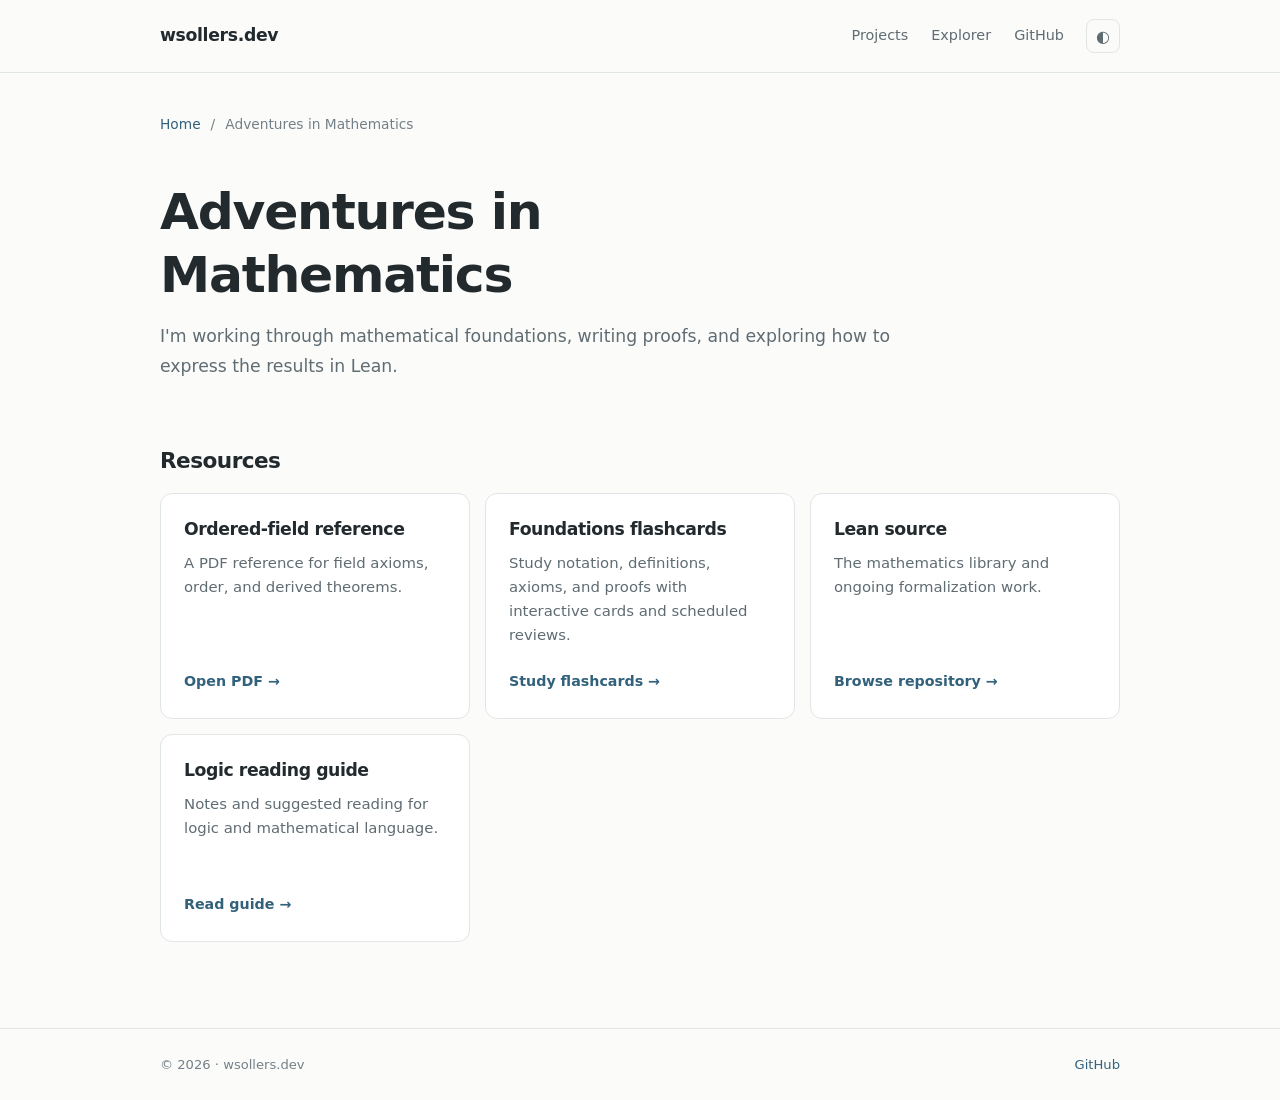
==== commit 9e7b0408: "Publish Foundations flashcard web app within mathematics project Pages path" ====
--- a/AdventuresInMath/index.html
+++ b/AdventuresInMath/index.html
@@ -42,8 +42,8 @@
 </article>
 <article class="project-card">
   <h3>Foundations flashcards</h3>
-  <p>JSON flashcards on notation, axioms, and proofs. The interactive review app is still in development.</p>
-  <a href="https://github.com/wsollers/AdventuresInMathematics/tree/feat/foundations-ordered-fields-flashcards/flashcards/content/ordered-fields">View deck <span aria-hidden="true">→</span></a>
+  <p>Study notation, definitions, axioms, and proofs with interactive cards and scheduled reviews.</p>
+  <a href="./flashcards/">Study flashcards <span aria-hidden="true">→</span></a>
 </article>
 <article class="project-card">
   <h3>Lean source</h3>
